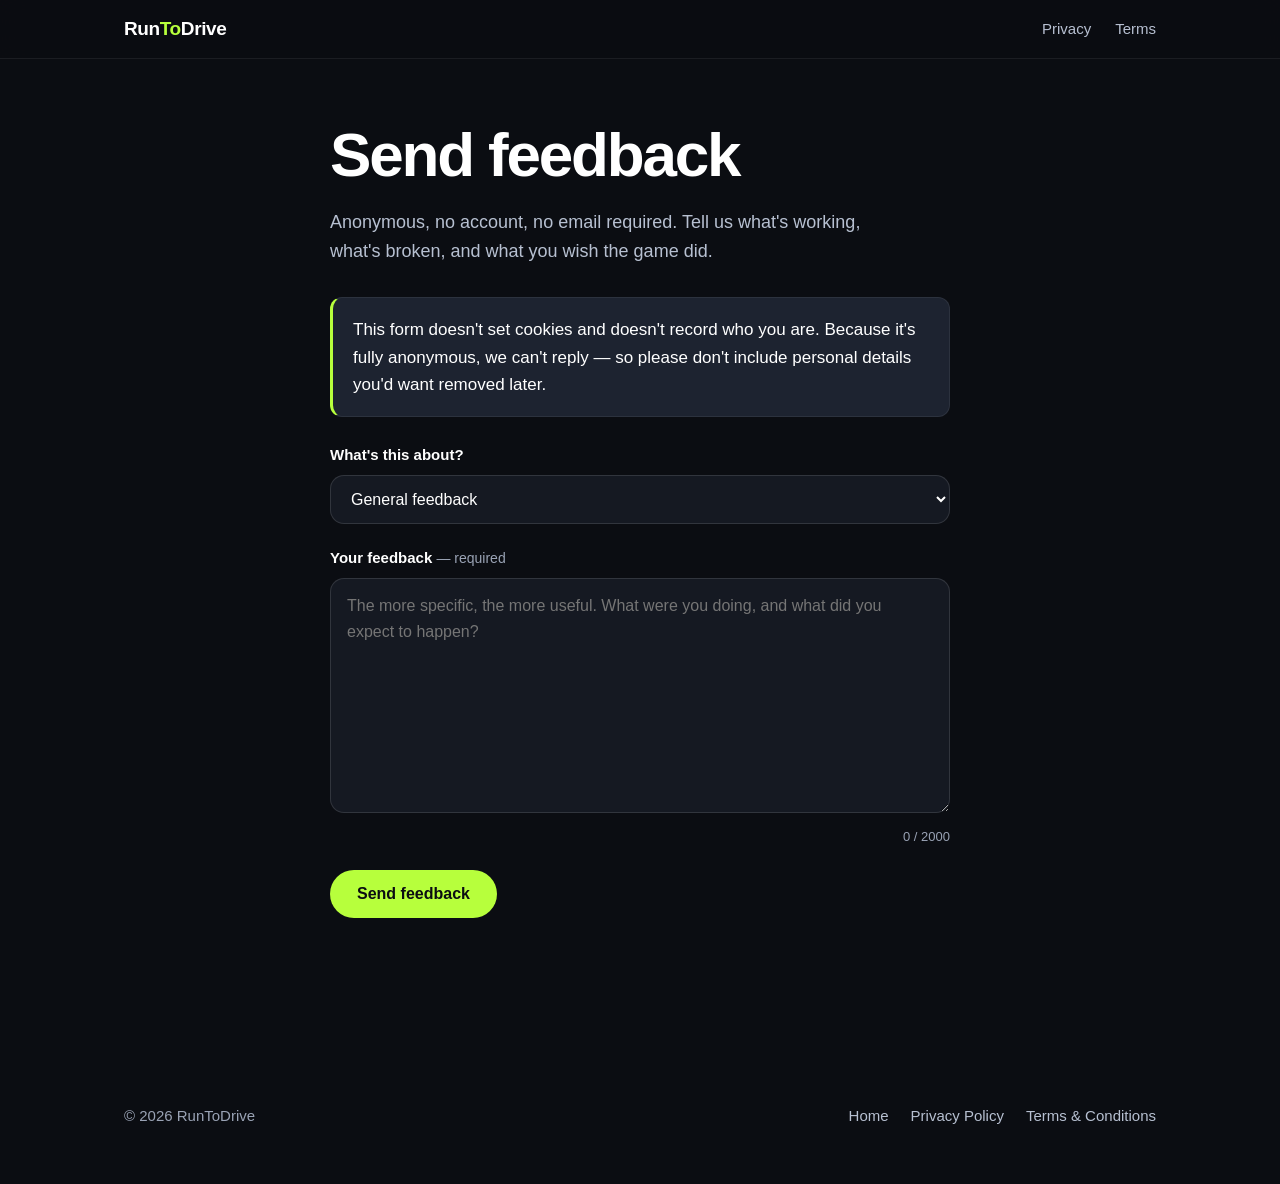
==== feedback.html @ 3fc13190 "RunToDrive marketing site Static landing page, privacy policy, terms and an anonymous feedback form " ====
<!DOCTYPE html>
<html lang="en">
<head>
<meta charset="utf-8">
<meta name="viewport" content="width=device-width, initial-scale=1">
<title>Feedback — RunToDrive</title>
<meta name="description" content="Tell us what's working, what's broken and what's missing. Anonymous, no account needed.">
<meta name="theme-color" content="#0b0d12">
<link rel="stylesheet" href="style.css">
</head>
<body>

<header class="nav">
  <div class="nav-inner">
    <a class="brand" href="index.html">Run<span>To</span>Drive</a>
    <a class="link" href="privacy.html">Privacy</a>
    <a class="link" href="terms.html">Terms</a>
  </div>
</header>

<main class="wrap form">

  <h1>Send feedback</h1>
  <p class="lede" style="font-size:18px">
    Anonymous, no account, no email required. Tell us what's working, what's broken, and what
    you wish the game did.
  </p>

  <div class="callout">
    <p>
      This form doesn't set cookies and doesn't record who you are. Because it's fully anonymous,
      we can't reply — so please don't include personal details you'd want removed later.
    </p>
  </div>

  <form id="feedback-form" novalidate>
    <div class="field">
      <label for="topic">What's this about?</label>
      <select id="topic" name="topic">
        <option value="general">General feedback</option>
        <option value="bug">Something is broken</option>
        <option value="idea">Feature idea</option>
        <option value="gameplay">Gameplay &amp; balance</option>
        <option value="health_data">Workouts &amp; health data</option>
      </select>
    </div>

    <div class="field">
      <label for="message">Your feedback <span class="hint">— required</span></label>
      <textarea id="message" name="message" rows="8" maxlength="2000"
                placeholder="The more specific, the more useful. What were you doing, and what did you expect to happen?"
                required></textarea>
      <div class="counter"><span id="count">0</span> / 2000</div>
    </div>

    <button class="btn btn-primary" type="submit" id="submit">Send feedback</button>
    <p class="status" id="status" role="status" aria-live="polite"></p>
  </form>

</main>

<footer>
  <div class="wrap foot-inner">
    <span>© 2026 RunToDrive</span>
    <nav>
      <a href="index.html">Home</a>
      <a href="privacy.html">Privacy Policy</a>
      <a href="terms.html">Terms &amp; Conditions</a>
    </nav>
  </div>
</footer>

<script>
// PostHog ingestion endpoint. The project token is a public, write-only
// ingestion identifier — safe to ship in a static page.
const POSTHOG_HOST = "https://eu.i.posthog.com";
const POSTHOG_TOKEN = "phc_nbbEvwJspbn4s69WKnu78rQHH7Gogfm4WtfzWQ7CYktK";
const MAX_LENGTH = 2000;

const form = document.getElementById("feedback-form");
const message = document.getElementById("message");
const topic = document.getElementById("topic");
const submit = document.getElementById("submit");
const status = document.getElementById("status");
const count = document.getElementById("count");

message.addEventListener("input", () => { count.textContent = message.value.length; });

function setStatus(text, kind) {
  status.textContent = text;
  status.className = "status" + (kind ? " " + kind : "");
}

form.addEventListener("submit", async (event) => {
  event.preventDefault();

  const text = message.value.trim();
  if (!text) {
    setStatus("Please write something first.", "err");
    message.focus();
    return;
  }
  if (text.length > MAX_LENGTH) {
    setStatus("That's longer than " + MAX_LENGTH + " characters. Please trim it down.", "err");
    return;
  }

  submit.disabled = true;
  setStatus("Sending…");

  // A fresh random id per submission: no profile, no cross-submission linkage.
  const distinctId = crypto.randomUUID
    ? crypto.randomUUID()
    : "anon-" + Date.now() + "-" + Math.random().toString(36).slice(2);

  try {
    const response = await fetch(POSTHOG_HOST + "/i/v0/e/", {
      method: "POST",
      headers: { "Content-Type": "application/json" },
      body: JSON.stringify({
        api_key: POSTHOG_TOKEN,
        event: "website_feedback_submitted",
        distinct_id: distinctId,
        properties: {
          $process_person_profile: false,
          source: "landing_page",
          topic: topic.value,
          message: text,
          message_length: text.length
        }
      })
    });
    if (!response.ok) throw new Error("HTTP " + response.status);

    form.reset();
    count.textContent = "0";
    setStatus("Thank you — your feedback landed. It genuinely shapes what we build next.", "ok");
  } catch (error) {
    // support@runtodrive.app only works once the runtodrive.app domain is registered
    // with a live mailbox. Until then this fallback points nowhere — keep it in sync
    // with the contact address used in privacy.html and terms.html.
    setStatus("That didn't send. Check your connection and try again, or email support@runtodrive.app.", "err");
  } finally {
    submit.disabled = false;
  }
});
</script>

</body>
</html>
---- style.css ----
/* RunToDrive — palette mirrors DesignSystem/Tokens/RTDColor.swift */
:root {
  --bg: #0b0d12;
  --bg-2: #151922;
  --surface: #1d2330;
  --surface-2: #252c3b;
  --lime: #b7ff3c;
  --cyan: #3cebff;
  --orange: #ff7a1a;
  --text: #ffffff;
  --text-2: #b7c0d1;
  --text-muted: #9aa3b5;
  --hairline: rgba(255, 255, 255, 0.07);
  --radius: 18px;
  --max: 1080px;
}

* { box-sizing: border-box; }

img { max-width: 100%; height: auto; }

html { scroll-behavior: smooth; }

body {
  margin: 0;
  background: var(--bg);
  color: var(--text);
  font-family: -apple-system, BlinkMacSystemFont, "Segoe UI", Roboto, Helvetica, Arial, sans-serif;
  font-size: 17px;
  line-height: 1.6;
  -webkit-font-smoothing: antialiased;
}

a { color: var(--lime); text-decoration: none; }
a:hover { text-decoration: underline; }

.wrap { max-width: var(--max); margin: 0 auto; padding: 0 24px; }

/* ---------- nav ---------- */
.nav {
  position: sticky;
  top: 0;
  z-index: 20;
  background: rgba(11, 13, 18, 0.82);
  backdrop-filter: saturate(160%) blur(14px);
  border-bottom: 1px solid var(--hairline);
}
.nav-inner {
  max-width: var(--max);
  margin: 0 auto;
  padding: 14px 24px;
  display: flex;
  align-items: center;
  gap: 24px;
}
.brand {
  font-weight: 800;
  letter-spacing: -0.02em;
  color: var(--text);
  font-size: 19px;
  margin-right: auto;
}
.brand:hover { text-decoration: none; }
.brand span { color: var(--lime); }
.nav a.link { color: var(--text-2); font-size: 15px; font-weight: 500; }
.nav a.link:hover { color: var(--text); text-decoration: none; }

/* ---------- buttons ---------- */
.btn {
  display: inline-block;
  padding: 14px 26px;
  border-radius: 999px;
  font-weight: 700;
  font-size: 16px;
  border: 1px solid transparent;
  cursor: pointer;
  transition: transform 0.15s ease, filter 0.15s ease;
}
.btn:hover { text-decoration: none; transform: translateY(-2px); filter: brightness(1.06); }
.btn-primary { background: var(--lime); color: #0b0d12; }
.btn-ghost { background: transparent; color: var(--text); border-color: rgba(255, 255, 255, 0.18); }

/* ---------- hero ---------- */
.hero {
  position: relative;
  overflow: hidden;
  padding: 96px 0 80px;
  border-bottom: 1px solid var(--hairline);
}
.hero::before {
  content: "";
  position: absolute;
  top: -320px;
  left: 50%;
  width: 900px;
  height: 700px;
  transform: translateX(-50%);
  background: radial-gradient(closest-side, rgba(183, 255, 60, 0.16), transparent 72%);
  pointer-events: none;
}
.hero-grid {
  position: relative;
  display: grid;
  grid-template-columns: 1.05fr 0.95fr;
  gap: 56px;
  align-items: center;
}
.eyebrow {
  display: inline-block;
  font-size: 13px;
  font-weight: 700;
  letter-spacing: 0.14em;
  text-transform: uppercase;
  color: var(--lime);
  border: 1px solid rgba(183, 255, 60, 0.32);
  background: rgba(183, 255, 60, 0.07);
  padding: 6px 14px;
  border-radius: 999px;
  margin-bottom: 22px;
}
h1 {
  font-size: clamp(38px, 6vw, 62px);
  line-height: 1.04;
  letter-spacing: -0.035em;
  font-weight: 800;
  margin: 0 0 20px;
}
h1 .grad {
  background: linear-gradient(100deg, var(--lime), var(--cyan));
  -webkit-background-clip: text;
  background-clip: text;
  color: transparent;
}
.lede { font-size: 19px; color: var(--text-2); margin: 0 0 32px; max-width: 30em; }
.cta-row { display: flex; flex-wrap: wrap; gap: 14px; align-items: center; }
.cta-note { font-size: 14px; color: var(--text-muted); margin-top: 14px; }

.phone {
  width: 100%;
  max-width: 320px;
  margin: 0 auto;
  display: block;
  border-radius: 34px;
  border: 1px solid rgba(255, 255, 255, 0.1);
  box-shadow: 0 40px 90px rgba(0, 0, 0, 0.65), 0 0 70px rgba(60, 235, 255, 0.09);
}

/* ---------- sections ---------- */
section { padding: 88px 0; border-bottom: 1px solid var(--hairline); }
.section-head { max-width: 34em; margin-bottom: 48px; }
h2 {
  font-size: clamp(28px, 4vw, 40px);
  letter-spacing: -0.03em;
  font-weight: 800;
  margin: 0 0 14px;
  line-height: 1.12;
}
.section-head p { color: var(--text-2); margin: 0; font-size: 18px; }

/* ---------- loop steps ---------- */
.steps { display: grid; grid-template-columns: repeat(4, 1fr); gap: 18px; }
.step {
  background: linear-gradient(160deg, var(--surface), var(--bg-2));
  border: 1px solid var(--hairline);
  border-radius: var(--radius);
  padding: 24px 22px;
}
.step-n {
  font-size: 13px;
  font-weight: 800;
  letter-spacing: 0.12em;
  color: var(--lime);
  margin-bottom: 10px;
}
.step h3 { margin: 0 0 8px; font-size: 18px; letter-spacing: -0.01em; }
.step p { margin: 0; color: var(--text-2); font-size: 15px; line-height: 1.55; }

/* ---------- features ---------- */
.feature {
  display: grid;
  grid-template-columns: 1fr 1fr;
  gap: 60px;
  align-items: center;
  margin-bottom: 88px;
}
.feature:last-child { margin-bottom: 0; }
.feature.flip .feature-copy { order: 2; }
.feature h3 { font-size: 26px; letter-spacing: -0.025em; margin: 0 0 12px; }
.feature p { color: var(--text-2); margin: 0 0 16px; }
.tag {
  display: inline-block;
  font-size: 12px;
  font-weight: 700;
  letter-spacing: 0.12em;
  text-transform: uppercase;
  color: var(--cyan);
  margin-bottom: 12px;
}
.feature img {
  width: 100%;
  max-width: 290px;
  display: block;
  margin: 0 auto;
  border-radius: 30px;
  border: 1px solid rgba(255, 255, 255, 0.09);
  box-shadow: 0 30px 70px rgba(0, 0, 0, 0.6);
}
.ticks { list-style: none; padding: 0; margin: 0; color: var(--text-2); }
.ticks li { padding-left: 26px; position: relative; margin-bottom: 8px; font-size: 16px; }
.ticks li::before {
  content: "";
  position: absolute;
  left: 0;
  top: 9px;
  width: 9px;
  height: 9px;
  border-radius: 3px;
  background: var(--lime);
}

/* ---------- promise ---------- */
.promise { display: grid; grid-template-columns: repeat(3, 1fr); gap: 18px; }
.card {
  background: var(--surface);
  border: 1px solid var(--hairline);
  border-radius: var(--radius);
  padding: 26px 24px;
}
.card h3 { margin: 0 0 8px; font-size: 18px; }
.card p { margin: 0; color: var(--text-2); font-size: 15px; }
.card.no::before { content: "✕"; color: var(--orange); font-weight: 800; display: block; margin-bottom: 10px; }
.card.yes::before { content: "✓"; color: var(--lime); font-weight: 800; display: block; margin-bottom: 10px; }

/* ---------- final cta ---------- */
.final { text-align: center; }
.final h2 { max-width: 16em; margin-inline: auto; }
.final p { color: var(--text-2); max-width: 32em; margin: 0 auto 30px; }

/* ---------- footer ---------- */
footer { padding: 44px 0 56px; color: var(--text-muted); font-size: 15px; }
.foot-inner { display: flex; flex-wrap: wrap; gap: 18px; align-items: center; }
.foot-inner nav { margin-left: auto; display: flex; flex-wrap: wrap; gap: 22px; }
footer a { color: var(--text-2); }

/* ---------- legal / prose pages ---------- */
.prose { max-width: 760px; padding: 64px 0 88px; }
.prose h1 { font-size: clamp(32px, 5vw, 44px); margin-bottom: 10px; }
.prose .updated { color: var(--text-muted); font-size: 15px; margin: 0 0 40px; }
.prose h2 { font-size: 22px; margin: 40px 0 12px; letter-spacing: -0.02em; }
.prose h3 { font-size: 18px; margin: 26px 0 8px; }
.prose p, .prose li { color: var(--text-2); }
.prose ul { padding-left: 22px; }
.prose li { margin-bottom: 8px; }
.prose strong { color: var(--text); }
.prose table { width: 100%; border-collapse: collapse; margin: 18px 0; font-size: 15px; }
.prose th, .prose td {
  text-align: left;
  padding: 11px 12px;
  border-bottom: 1px solid var(--hairline);
  vertical-align: top;
  color: var(--text-2);
}
.prose th { color: var(--text); font-weight: 700; }
.callout {
  background: var(--surface);
  border: 1px solid var(--hairline);
  border-left: 3px solid var(--lime);
  border-radius: 12px;
  padding: 18px 20px;
  margin: 26px 0;
}
.callout p { margin: 0; }

/* ---------- feedback form ---------- */
.form { max-width: 620px; padding: 64px 0 88px; }
.field { margin-bottom: 22px; }
label { display: block; font-weight: 600; font-size: 15px; margin-bottom: 8px; }
.hint { color: var(--text-muted); font-weight: 400; font-size: 14px; }
textarea, select {
  width: 100%;
  background: var(--bg-2);
  color: var(--text);
  border: 1px solid rgba(255, 255, 255, 0.12);
  border-radius: 14px;
  padding: 14px 16px;
  font: inherit;
  font-size: 16px;
  resize: vertical;
}
textarea:focus, select:focus { outline: 2px solid var(--lime); outline-offset: 1px; border-color: transparent; }
.counter { font-size: 13px; color: var(--text-muted); text-align: right; margin-top: 6px; }
.status { margin-top: 18px; font-size: 15px; min-height: 1.4em; }
.status.ok { color: var(--lime); }
.status.err { color: var(--orange); }
.btn[disabled] { opacity: 0.55; cursor: not-allowed; transform: none; }

@media (max-width: 860px) {
  .hero { padding: 60px 0 56px; }
  .hero-grid, .feature, .feature.flip .feature-copy { grid-template-columns: 1fr; order: 0; }
  .hero-grid { gap: 40px; }
  .feature { gap: 32px; margin-bottom: 64px; }
  .steps, .promise { grid-template-columns: 1fr; }
  section { padding: 64px 0; }
  .nav a.link.hide-sm { display: none; }
}
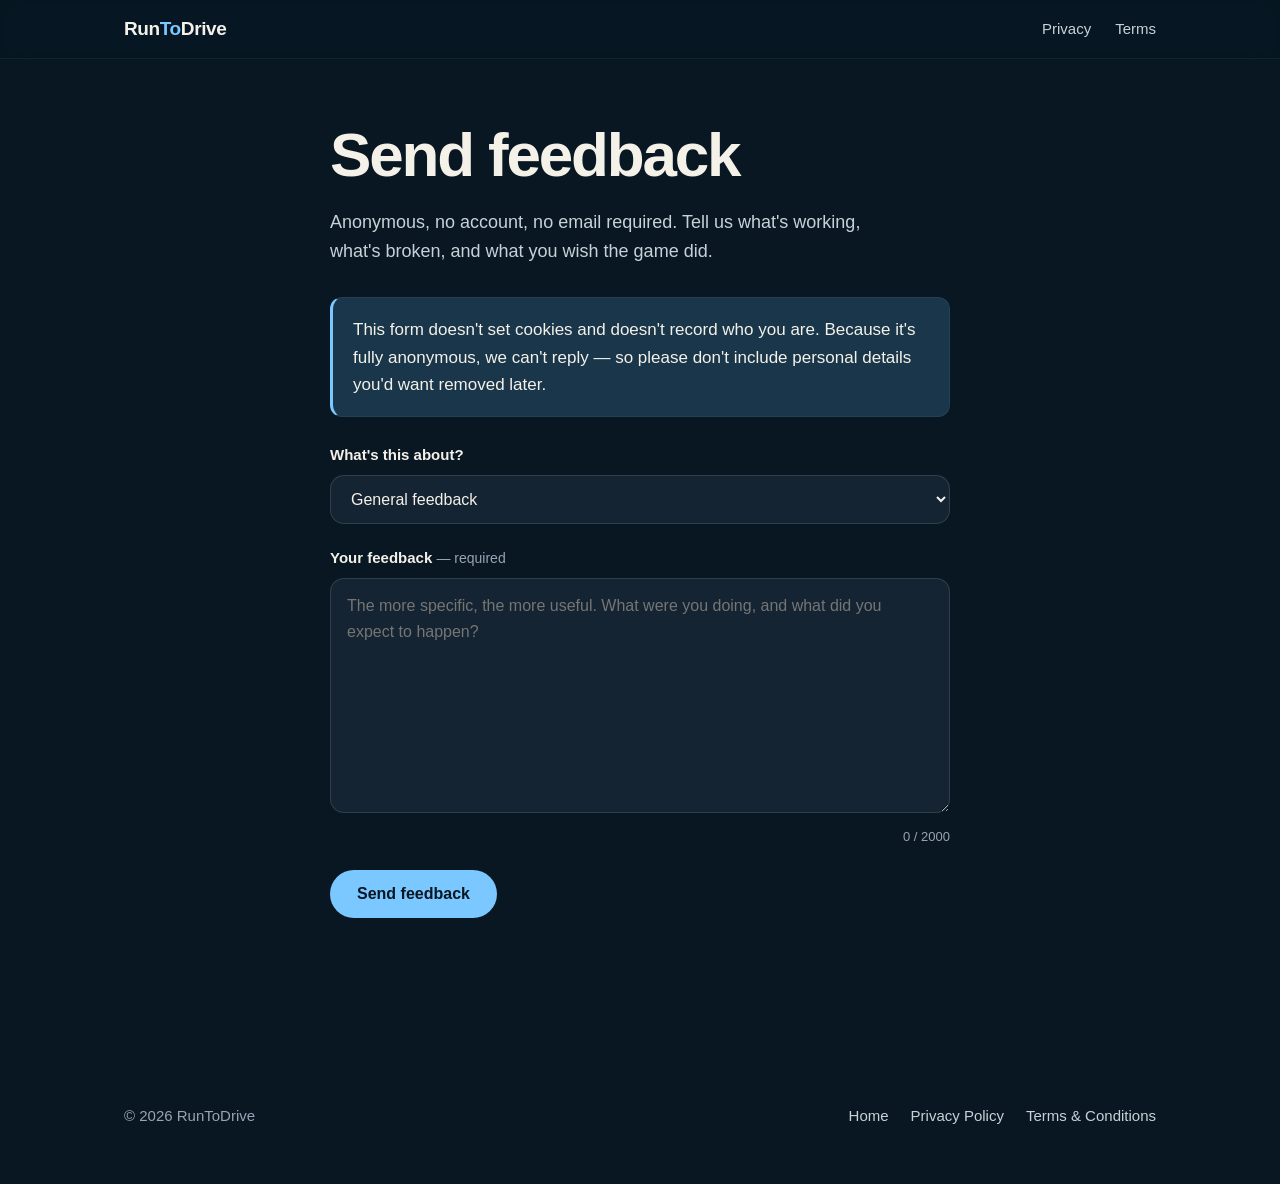
==== commit 92f1ea37: "Update screenshots & palette" ====
--- a/feedback.html
+++ b/feedback.html
@@ -5,8 +5,8 @@
 <meta name="viewport" content="width=device-width, initial-scale=1">
 <title>Feedback — RunToDrive</title>
 <meta name="description" content="Tell us what's working, what's broken and what's missing. Anonymous, no account needed.">
-<meta name="theme-color" content="#0b0d12">
-<link rel="stylesheet" href="style.css">
+<meta name="theme-color" content="#081722">
+<link rel="stylesheet" href="style.css?v=2">
 </head>
 <body>
 
@@ -136,10 +136,8 @@
     count.textContent = "0";
     setStatus("Thank you — your feedback landed. It genuinely shapes what we build next.", "ok");
   } catch (error) {
-    // support@runtodrive.app only works once the runtodrive.app domain is registered
-    // with a live mailbox. Until then this fallback points nowhere — keep it in sync
-    // with the contact address used in privacy.html and terms.html.
-    setStatus("That didn't send. Check your connection and try again, or email support@runtodrive.app.", "err");
+    // Keep in sync with the contact address used in privacy.html and terms.html.
+    setStatus("That didn't send. Check your connection and try again, or email runtodrive.app@gmail.com.", "err");
   } finally {
     submit.disabled = false;
   }
--- a/style.css
+++ b/style.css
@@ -1,16 +1,16 @@
-/* RunToDrive — palette mirrors DesignSystem/Tokens/RTDColor.swift */
+/* RunToDrive — palette mirrors DesignSystem/Tokens/RTDColor.swift (iconMatch) */
 :root {
-  --bg: #0b0d12;
-  --bg-2: #151922;
-  --surface: #1d2330;
-  --surface-2: #252c3b;
-  --lime: #b7ff3c;
-  --cyan: #3cebff;
+  --bg: #081722;
+  --bg-2: #142432;
+  --surface: #19364a;
+  --surface-2: #214c66;
+  --accent: #7bc7ff;
+  --accent-2: #d8f36a;
   --orange: #ff7a1a;
-  --text: #ffffff;
-  --text-2: #b7c0d1;
+  --text: #f4f1e9;
+  --text-2: #c7d2d8;
   --text-muted: #9aa3b5;
-  --hairline: rgba(255, 255, 255, 0.07);
+  --hairline: rgba(255, 255, 255, 0.05);
   --radius: 18px;
   --max: 1080px;
 }
@@ -31,7 +31,7 @@
   -webkit-font-smoothing: antialiased;
 }
 
-a { color: var(--lime); text-decoration: none; }
+a { color: var(--accent); text-decoration: none; }
 a:hover { text-decoration: underline; }
 
 .wrap { max-width: var(--max); margin: 0 auto; padding: 0 24px; }
@@ -41,7 +41,7 @@
   position: sticky;
   top: 0;
   z-index: 20;
-  background: rgba(11, 13, 18, 0.82);
+  background: rgba(8, 23, 34, 0.82);
   backdrop-filter: saturate(160%) blur(14px);
   border-bottom: 1px solid var(--hairline);
 }
@@ -61,7 +61,7 @@
   margin-right: auto;
 }
 .brand:hover { text-decoration: none; }
-.brand span { color: var(--lime); }
+.brand span { color: var(--accent); }
 .nav a.link { color: var(--text-2); font-size: 15px; font-weight: 500; }
 .nav a.link:hover { color: var(--text); text-decoration: none; }
 
@@ -77,7 +77,7 @@
   transition: transform 0.15s ease, filter 0.15s ease;
 }
 .btn:hover { text-decoration: none; transform: translateY(-2px); filter: brightness(1.06); }
-.btn-primary { background: var(--lime); color: #0b0d12; }
+.btn-primary { background: var(--accent); color: #081722; }
 .btn-ghost { background: transparent; color: var(--text); border-color: rgba(255, 255, 255, 0.18); }
 
 /* ---------- hero ---------- */
@@ -95,7 +95,7 @@
   width: 900px;
   height: 700px;
   transform: translateX(-50%);
-  background: radial-gradient(closest-side, rgba(183, 255, 60, 0.16), transparent 72%);
+  background: radial-gradient(closest-side, rgba(123, 199, 255, 0.16), transparent 72%);
   pointer-events: none;
 }
 .hero-grid {
@@ -111,9 +111,9 @@
   font-weight: 700;
   letter-spacing: 0.14em;
   text-transform: uppercase;
-  color: var(--lime);
-  border: 1px solid rgba(183, 255, 60, 0.32);
-  background: rgba(183, 255, 60, 0.07);
+  color: var(--accent);
+  border: 1px solid rgba(123, 199, 255, 0.32);
+  background: rgba(123, 199, 255, 0.07);
   padding: 6px 14px;
   border-radius: 999px;
   margin-bottom: 22px;
@@ -126,7 +126,7 @@
   margin: 0 0 20px;
 }
 h1 .grad {
-  background: linear-gradient(100deg, var(--lime), var(--cyan));
+  background: linear-gradient(100deg, var(--accent), var(--accent-2));
   -webkit-background-clip: text;
   background-clip: text;
   color: transparent;
@@ -142,7 +142,7 @@
   display: block;
   border-radius: 34px;
   border: 1px solid rgba(255, 255, 255, 0.1);
-  box-shadow: 0 40px 90px rgba(0, 0, 0, 0.65), 0 0 70px rgba(60, 235, 255, 0.09);
+  box-shadow: 0 40px 90px rgba(0, 0, 0, 0.65), 0 0 70px rgba(123, 199, 255, 0.12);
 }
 
 /* ---------- sections ---------- */
@@ -169,7 +169,7 @@
   font-size: 13px;
   font-weight: 800;
   letter-spacing: 0.12em;
-  color: var(--lime);
+  color: var(--accent);
   margin-bottom: 10px;
 }
 .step h3 { margin: 0 0 8px; font-size: 18px; letter-spacing: -0.01em; }
@@ -193,7 +193,7 @@
   font-weight: 700;
   letter-spacing: 0.12em;
   text-transform: uppercase;
-  color: var(--cyan);
+  color: var(--accent);
   margin-bottom: 12px;
 }
 .feature img {
@@ -215,7 +215,7 @@
   width: 9px;
   height: 9px;
   border-radius: 3px;
-  background: var(--lime);
+  background: var(--accent);
 }
 
 /* ---------- promise ---------- */
@@ -229,7 +229,7 @@
 .card h3 { margin: 0 0 8px; font-size: 18px; }
 .card p { margin: 0; color: var(--text-2); font-size: 15px; }
 .card.no::before { content: "✕"; color: var(--orange); font-weight: 800; display: block; margin-bottom: 10px; }
-.card.yes::before { content: "✓"; color: var(--lime); font-weight: 800; display: block; margin-bottom: 10px; }
+.card.yes::before { content: "✓"; color: var(--accent); font-weight: 800; display: block; margin-bottom: 10px; }
 
 /* ---------- final cta ---------- */
 .final { text-align: center; }
@@ -264,7 +264,7 @@
 .callout {
   background: var(--surface);
   border: 1px solid var(--hairline);
-  border-left: 3px solid var(--lime);
+  border-left: 3px solid var(--accent);
   border-radius: 12px;
   padding: 18px 20px;
   margin: 26px 0;
@@ -287,10 +287,10 @@
   font-size: 16px;
   resize: vertical;
 }
-textarea:focus, select:focus { outline: 2px solid var(--lime); outline-offset: 1px; border-color: transparent; }
+textarea:focus, select:focus { outline: 2px solid var(--accent); outline-offset: 1px; border-color: transparent; }
 .counter { font-size: 13px; color: var(--text-muted); text-align: right; margin-top: 6px; }
 .status { margin-top: 18px; font-size: 15px; min-height: 1.4em; }
-.status.ok { color: var(--lime); }
+.status.ok { color: var(--accent); }
 .status.err { color: var(--orange); }
 .btn[disabled] { opacity: 0.55; cursor: not-allowed; transform: none; }
 
